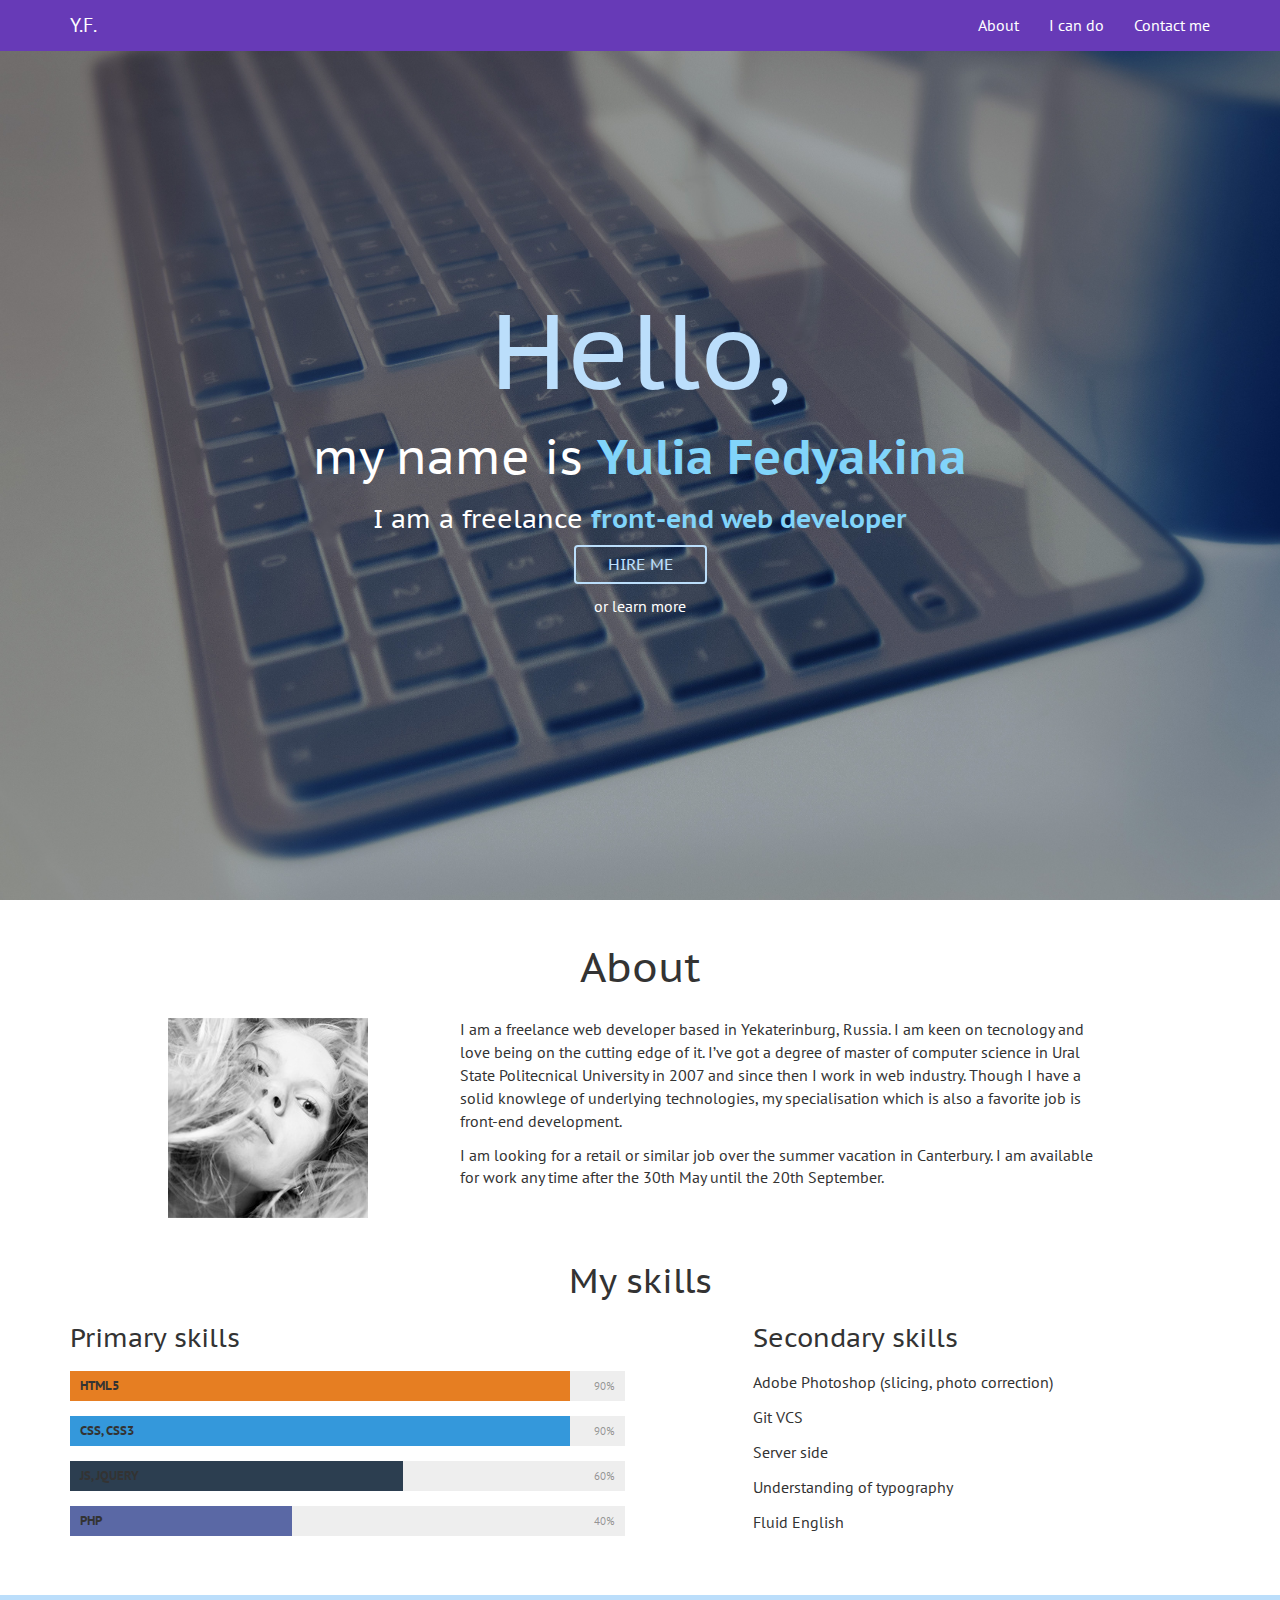
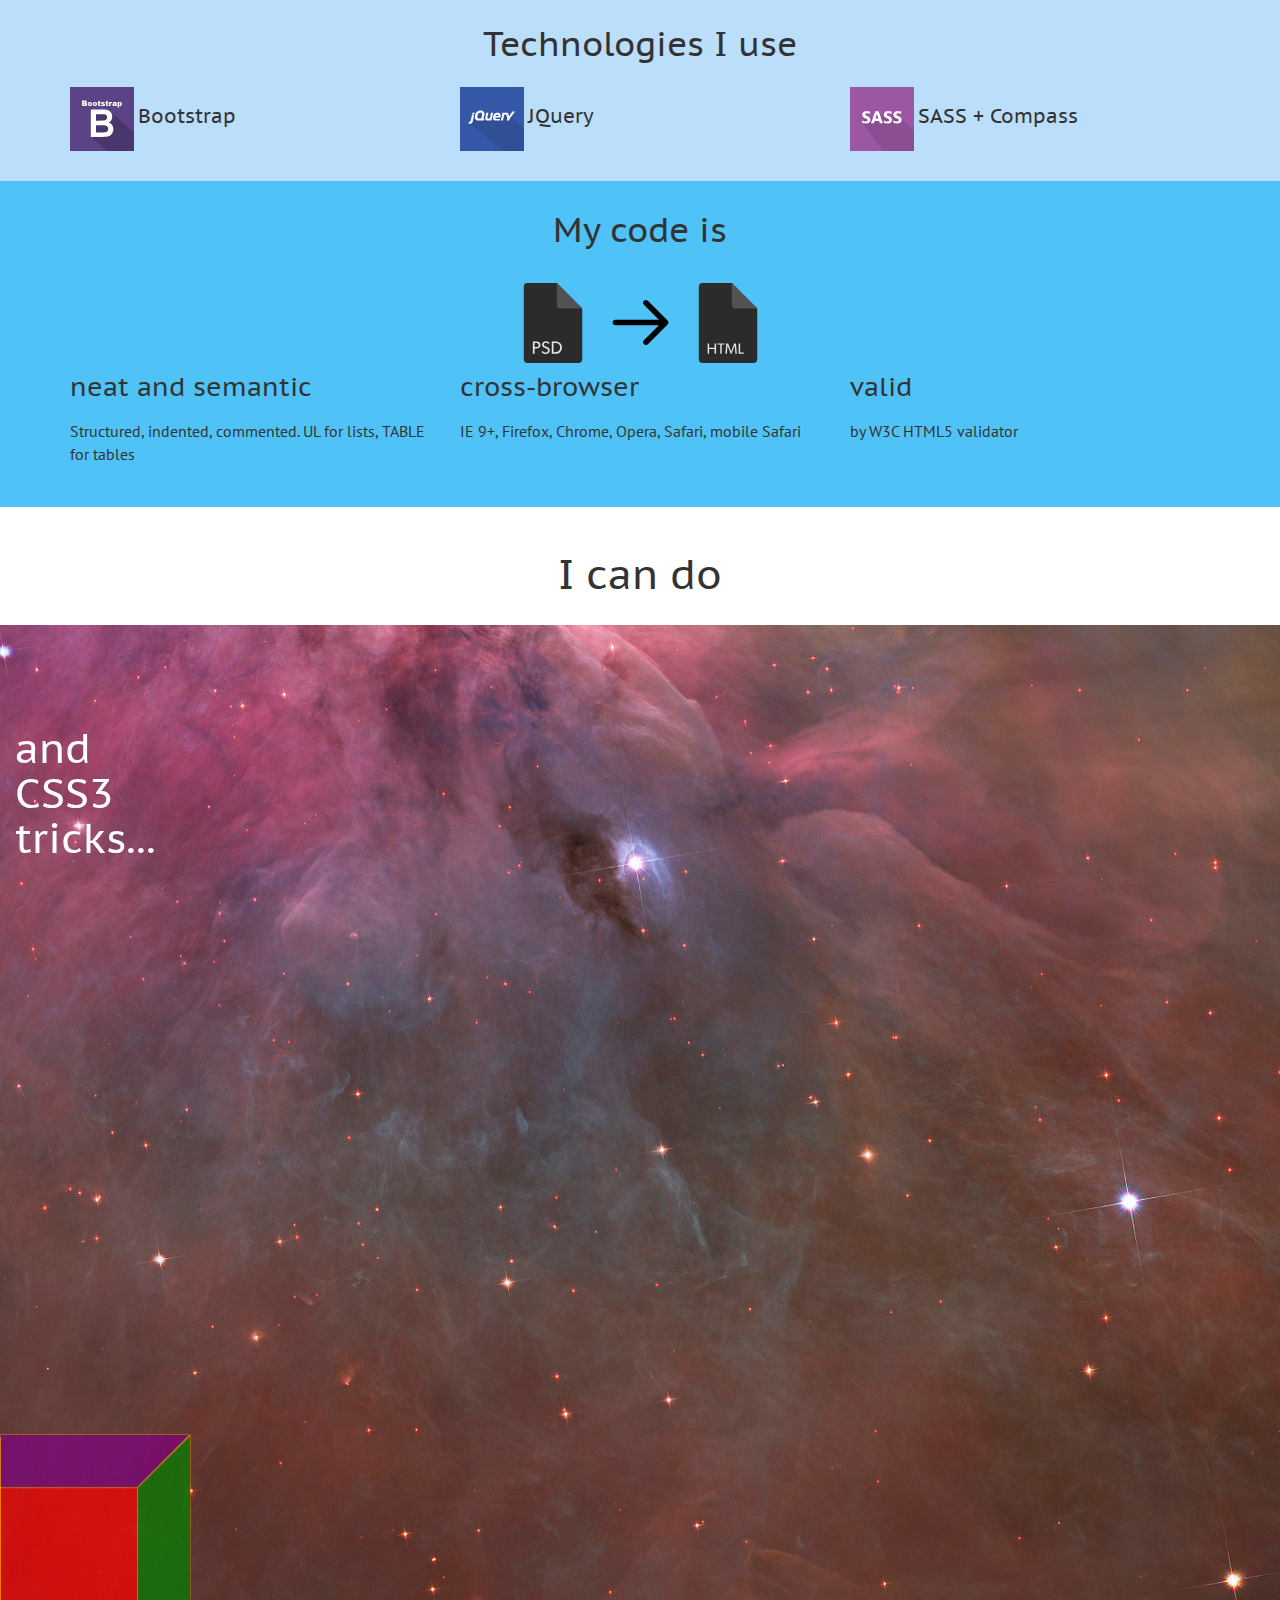
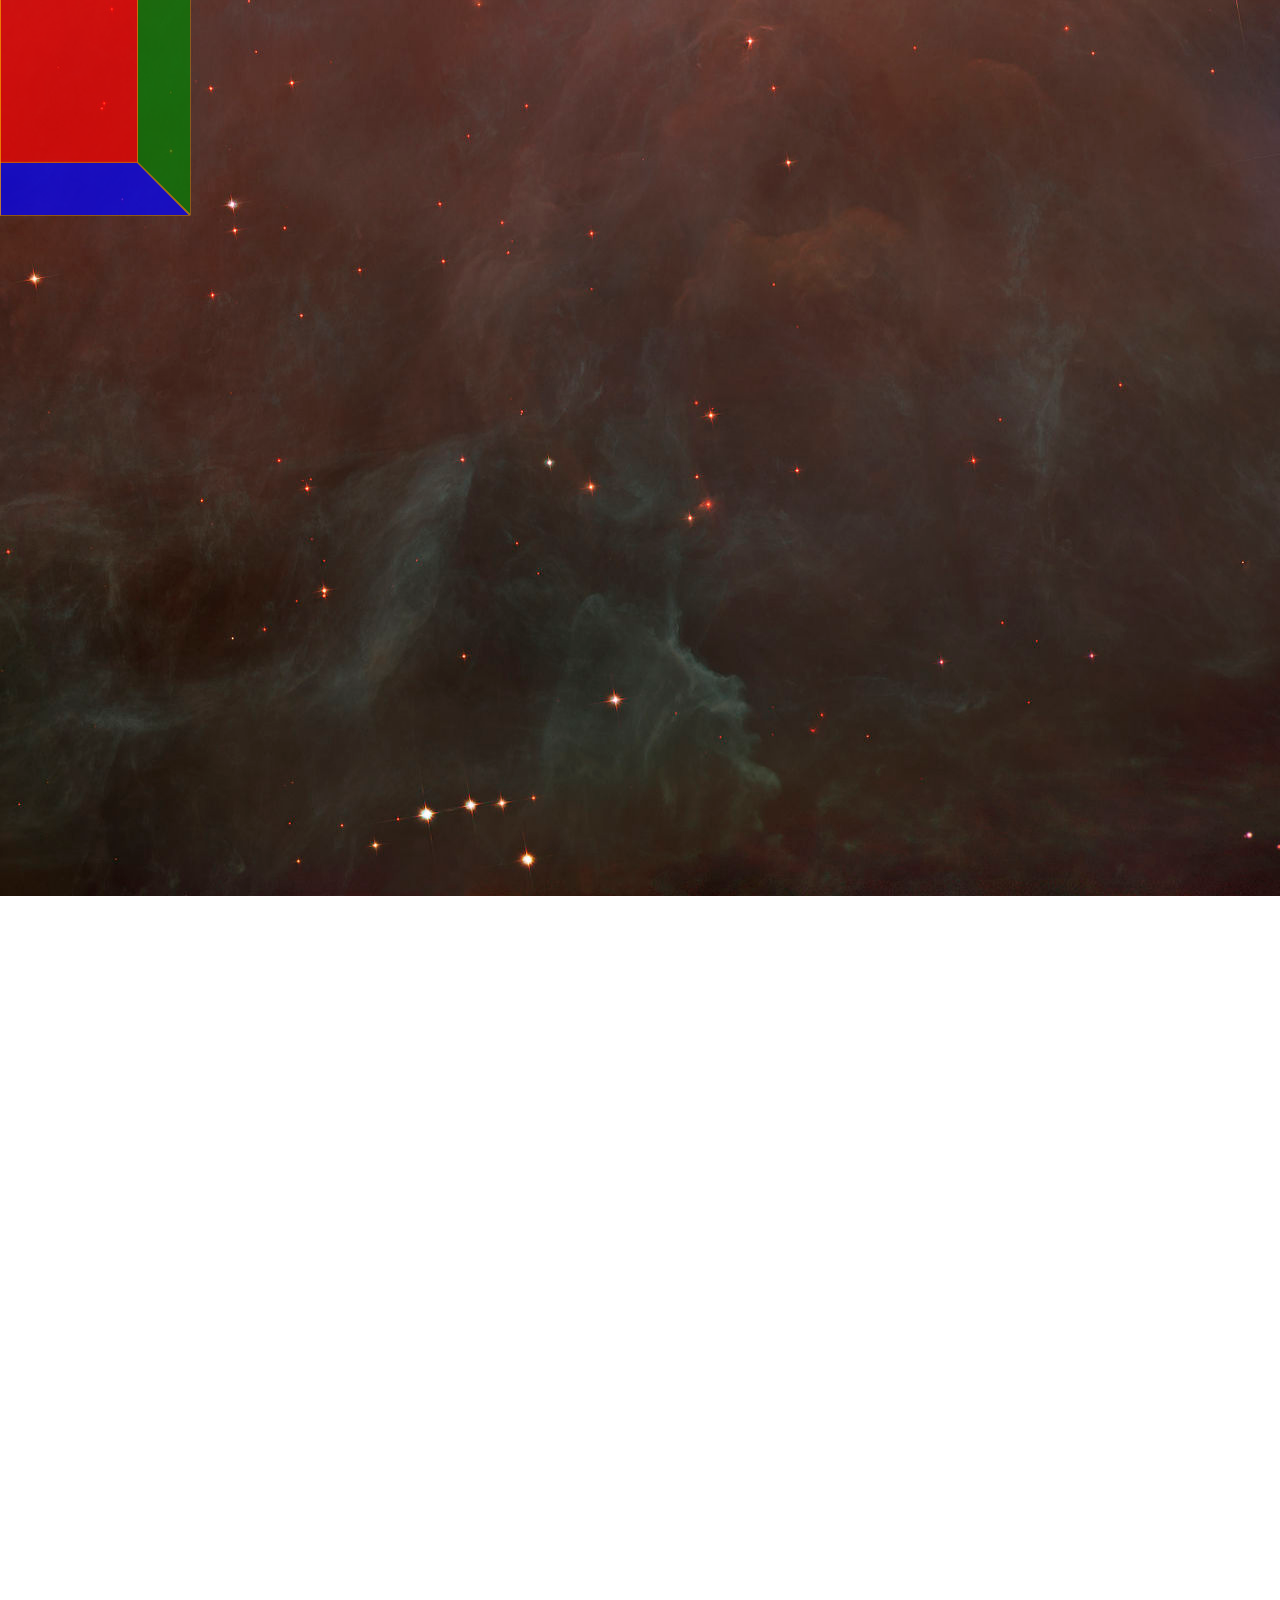
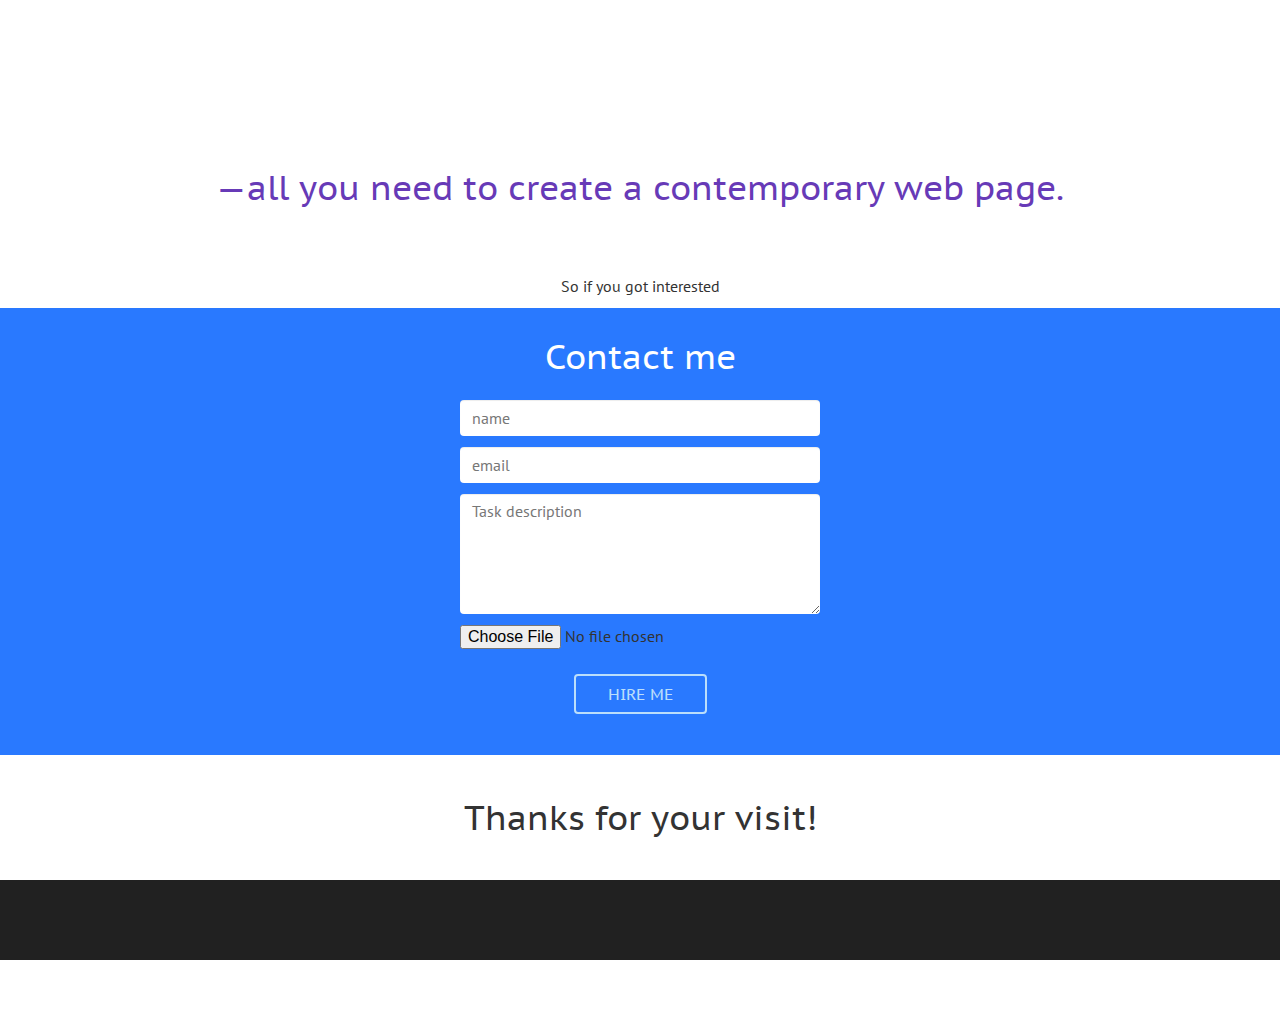
==== index.html @ b77c3a4e "Init" ====
<!DOCTYPE html>
<html lang="en">
	<head>
		<meta charset="utf-8">
		<title>Bootstrap 3, from LayoutIt!</title>
		<meta name="viewport" content="width=device-width, initial-scale=1.0">
		<meta name="description" content="">
		<meta name="author" content="">

		<!--link rel="stylesheet/less" href="less/bootstrap.less" type="text/css" /-->
		<!--link rel="stylesheet/less" href="less/responsive.less" type="text/css" /-->
		<!--script src="js/less-1.3.3.min.js"></script-->
		<!--append ‘#!watch’ to the browser URL, then refresh the page. -->

		<!--link href="css/bootstrap.min.css" rel="stylesheet"-->
		<!--link href="css/style.css" rel="stylesheet"-->
		<link href="css/resume.css" rel="stylesheet">

		<!-- HTML5 shim, for IE6-8 support of HTML5 elements -->
		<!--[if lt IE 9]>
		<script src="js/html5shiv.js"></script>
		<![endif]-->

		<!-- Fav and touch icons -->
		<link rel="apple-touch-icon-precomposed" sizes="144x144" href="img/apple-touch-icon-144-precomposed.png">
		<link rel="apple-touch-icon-precomposed" sizes="114x114" href="img/apple-touch-icon-114-precomposed.png">
		<link rel="apple-touch-icon-precomposed" sizes="72x72" href="img/apple-touch-icon-72-precomposed.png">
		<link rel="apple-touch-icon-precomposed" href="img/apple-touch-icon-57-precomposed.png">
		<link rel="shortcut icon" href="img/favicon.png">

		<script type="text/javascript" src="js/jquery.min.js"></script>
		<script type="text/javascript" src="js/bootstrap.min.js"></script>
		<script type="text/javascript" src="js/scripts.js"></script>
		<!--script type="text/javascript" src="js/stellar.js-master/jquery.stellar.js"></script-->

		<link href='http://fonts.googleapis.com/css?family=PT+Sans:400,700|PT+Sans+Caption' rel='stylesheet' type='text/css'>
	</head>

	<body>

		<header id="main-header">

			<nav class="navbar navbar-default navbar-fixed-top" role="navigation">
				<div class="container">
					<div class="navbar-header">
						<button type="button" class="navbar-toggle" data-toggle="collapse" data-target="#bs-example-navbar-collapse-1">
							<span class="sr-only">Toggle navigation</span><span class="icon-bar"></span><span class="icon-bar"></span><span class="icon-bar"></span>
						</button>
						<a class="navbar-brand" href="#">Y.F.</a>
					</div>

					<div class="collapse navbar-collapse" id="bs-example-navbar-collapse-1">
						<ul class="nav navbar-nav navbar-right">
							<li>
								<a href="#">About</a>
							</li>
							<li>
								<a href="#">I can do</a>
							</li>
							<li>
								<a href="#">Contact me</a>
							</li>
						</ul>
					</div>
				</div>

			</nav>
			<div id="header-cover">
				<div class="header-cover-inner">
					<div class="container">
						<h1 class="cover-h1"> Hello, </h1>
						<h2 class="cover-h2">my name is <strong>Yulia Fedyakina</strong></h2>
						<h3 class="cover-h3"> I am a freelance <strong>front-end web developer</strong></h3>
						<p>
							<a class="btn btn-primary btn-large" href="#">Hire me</a>
						</p>
						<p>
							or learn more
						</p>
					</div>
					<div id="header-cover-image"></div>

		</header>

		<div id="main-content">
			
			<section id="about" class="section-block">
				<div class="container">
				<h1>About</h1>
				<div class="row">

					<div class="col-md-3 col-md-offset-1">
						<img src="img/face.jpg" style="max-width: 100%;" />
					</div>
					<div class="col-md-7">
						<p>
							I am a freelance web developer based in Yekaterinburg, Russia. I am keen on tecnology and love being on the cutting edge of it. I’ve got a degree of master of computer science in Ural State Politecnical University in 2007 and since then I work in web industry. Though I have a solid knowlege of underlying technologies, my specialisation which is also a favorite job is front-end development.

						</p>
						<p>
							I am looking for a retail or similar job over the summer vacation in Canterbury. I am available for work any time after the 30th May until the 20th September.
						</p>
					</div>
				</div>
			
				</div>
			<script>
				jQuery(document).ready(function() {
					jQuery('.skillbar').each(function() {
						jQuery(this).find('.skillbar-bar').animate({
							width : jQuery(this).attr('data-percent')
						}, 1000);
					});
				});
			</script>

			<section id="skills" class="section-block">
				<div class="container">
				<h1 class="h2">My skills</h1>
				<div class="row">
					<div class="col-md-6">
						<h2 class="h3">Primary skills</h2>
						<ul class="primary-skills" id="skill-bars">
							<li class="skillbar" data-percent="90%">
								<span class="skillbar-title">HTML5</span>
								<div class="skillbar-bar" style="background: #e67e22;"></div>
								<div class="skill-bar-percent">
									90%
								</div>
							</li>
							<li class="skillbar" data-percent="90%">
								<span class="skillbar-title">CSS, CSS3</span>
								<div class="skillbar-bar" style="background: #3498db;"></div>
								<div class="skill-bar-percent">
									90%
								</div>
							</li>
							<li class="skillbar" data-percent="60%">
								<span class="skillbar-title">JS, JQUERY</span>
								<div class="skillbar-bar" style="background: #2c3e50;"></div>
								<div class="skill-bar-percent">
									60%
								</div>
							</li>
							<li class="skillbar" data-percent="40%">
								<span class="skillbar-title">PHP</span>
								<div class="skillbar-bar" style="background: #5a68a5;"></div>
								<div class="skill-bar-percent">
									40%
								</div>
							</li>

						</ul>

					</div>
					<div class="col-md-5 col-md-offset-1">
						<h2 class="h3">Secondary skills</h2>
						<ul class="secondary-skills">
							<li>
								Adobe Photoshop (slicing, photo correction)
							</li>
							<li>
								Git VCS
							</li>
							<li>
								Server side
							</li>
							<li>
								Understanding of typography
							</li>
							<li>
								Fluid English
							</li>
						</ul>
					</div>
				</div>
				</div>
			</section>
			
			<section id="techs" class="section-block">
				<div class="container">
				<h1 class="h2">Technologies I use</h1>
				<div class="row">
					<div class="col-md-4">
						<img src="img/1422824763_boostrap.svg" width="64px" />
						<span class="h4">Bootstrap</span>
					</div>
					<div class="col-md-4">
						<img src="img/1422824779_jquery.svg" width="64px" />
						<span class="h4">JQuery</span>
					</div>
					<div class="col-md-4">
						<img src="img/1422824751_sass.svg" width="64px" />
						<span class="h4">SASS + Compass</span>
					</div>
				</div>
				</div>
			</section>
			
			<section id="code" class="section-block">
				<div class="container">
				<h1 class="h2">My code is</h1>
				<div class="workflow">
					<img src="img/1422146783_psd.svg" width="100px" />
					<img src="img/1422222560_591276-arrow-right.svg" width="67px" />
					<img src="img/1422146766_html.svg" width="100px" />
				</div>
				<div class="row">
					<div class="col-md-4">
						<h3>neat and semantic</h3>
						<p>Structured, indented, commented. UL for lists, TABLE for tables</p>
					</div>
					<div class="col-md-4">
						<h3>cross-browser</h3>
						<p>IE 9+, Firefox, Chrome, Opera, Safari, mobile Safari</p>
					</div>
					<div class="col-md-4">
						<h3>valid</h3>
						<p>by W3C HTML5 validator</p>
					</div>
				</div>
				</div>
			</section>
		</section>
		
		<section>
			<h1>I can do</h1>
<!-- data-top="background-color:rgb(255,0,0);transform:rotate(-45deg);" data-bottom="background-color:rgb(255,0,255);transform:rotate(0deg);"
	 data-top="position:fixed;" data-300p="position:relative;" -->
	<div id="pausing" data-100p-top="background-position:50% 0px;" data--300p-top="background-position:50% -1000px;">
		<section id="stage1" data-50p-top="letter-spacing:100px; opacity: 0; transform: perspective(300px) rotateX(0deg) scale(1);" 
		data-top="letter-spacing: 10px; opacity: 1; transform: perspective(300px) rotateX(0deg) scale(1);"
		data--50p-top="transform: perspective(300px) rotateX(65deg) scale(0);opacity: 0;">
			<div class="container"><h1>Parallax...</h1></div>			
		</section>
		
		
		<div id="stage2" data-top="width:0%;" data--100p-top="width:100%">
				
			  <div class="cube-container" data-0="position:static; left: -100%;" data-50p-top="position:fixed; left: -100%;" data--100p-top="position:fixed; left: 0; top:0;" data--200p-top="position:absolute; top: 75%;">
				  <div class="container" data--100p-top="right: 0%; opacity: 1;" data--210p-top="right: -100%; opacity: 0;"><h1>and CSS3 tricks...</h1></div>
				  <div class="cube animate">
				    <div class="back side"></div>
				    <div class="left side"></div>
				    <div class="right side"></div>
				    <div class="top side"></div>
				    <div class="bottom side"></div>
				    <div class="front side"></div>
				  </div>
			  </div>
		</div>
	</div>


			<div class="section-block row">
				<h2 id="allYouNeed" class="col-md-10 col-md-offset-1">
					&mdash;all you need to create a contemporary web&nbsp;page.
				</h2>		
			</div>
			
		</section>
		
		<section id="contact">
			<p class="interested">So if you got interested</p>
			
			<div class="contact-form-block">
				<h2>Contact me</h2>
				<div class="container">
					<div class="row">
						<div class="col-md-4 col-md-offset-4">
							<form id="contact-form" action="index_submit" method="get" accept-charset="utf-8">
								<p><input type="text" class="form-control" placeholder="name"></input></p>
								<p><input type="email" class="form-control" placeholder="email"></input></p>  
								<p><textarea placeholder="Task description" class="form-control" ></textarea></p>
								<p><input type="file" placeholder="file (if needed)"></input></p>  
								<p class="btn-container"><input type="submit" class="btn btn-primary" value="Hire me"/></p>
							</form>
						</div>
					</div>
				</div>
			</div>
			
		</section>
		
		<div class="section-block">
			<h2 id="thanks">
				Thanks for your visit!
			</h2>
		</div>
		
		
		</div><!-- /#main-content -->

		<footer id="main-footer">
			<div class="container">
				<span class="glyphicon glyphicon-git" aria-hidden="true"></span>
			</div>
		</footer>
		<script type="text/javascript" src="js/skrollr-master/dist/skrollr.min.js"></script>
			<script type="text/javascript">
			$(document).ready(function() {
				
				
	var s = skrollr.init();
	});
	$("#pausing").height($(window).height()*3);
	$("#main-header").height($(window).height());
	</script>
	</body>
</html>
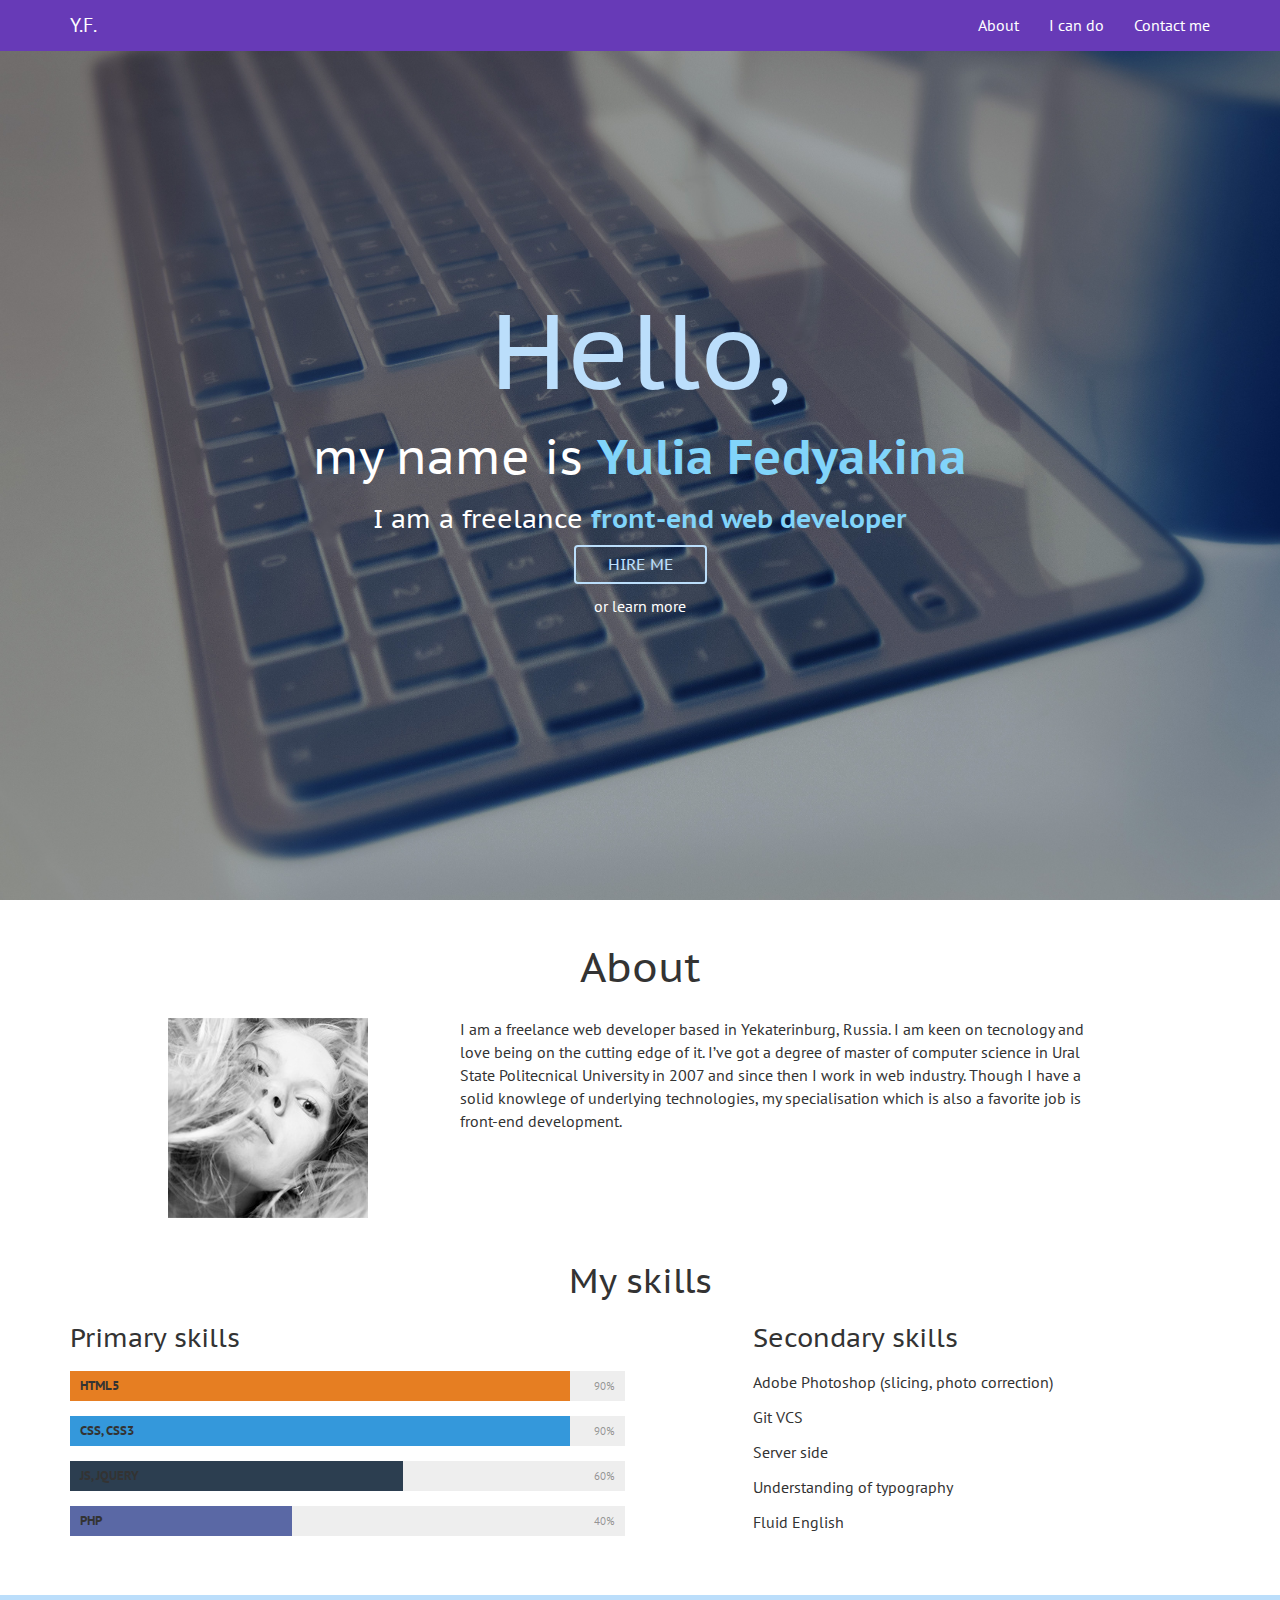
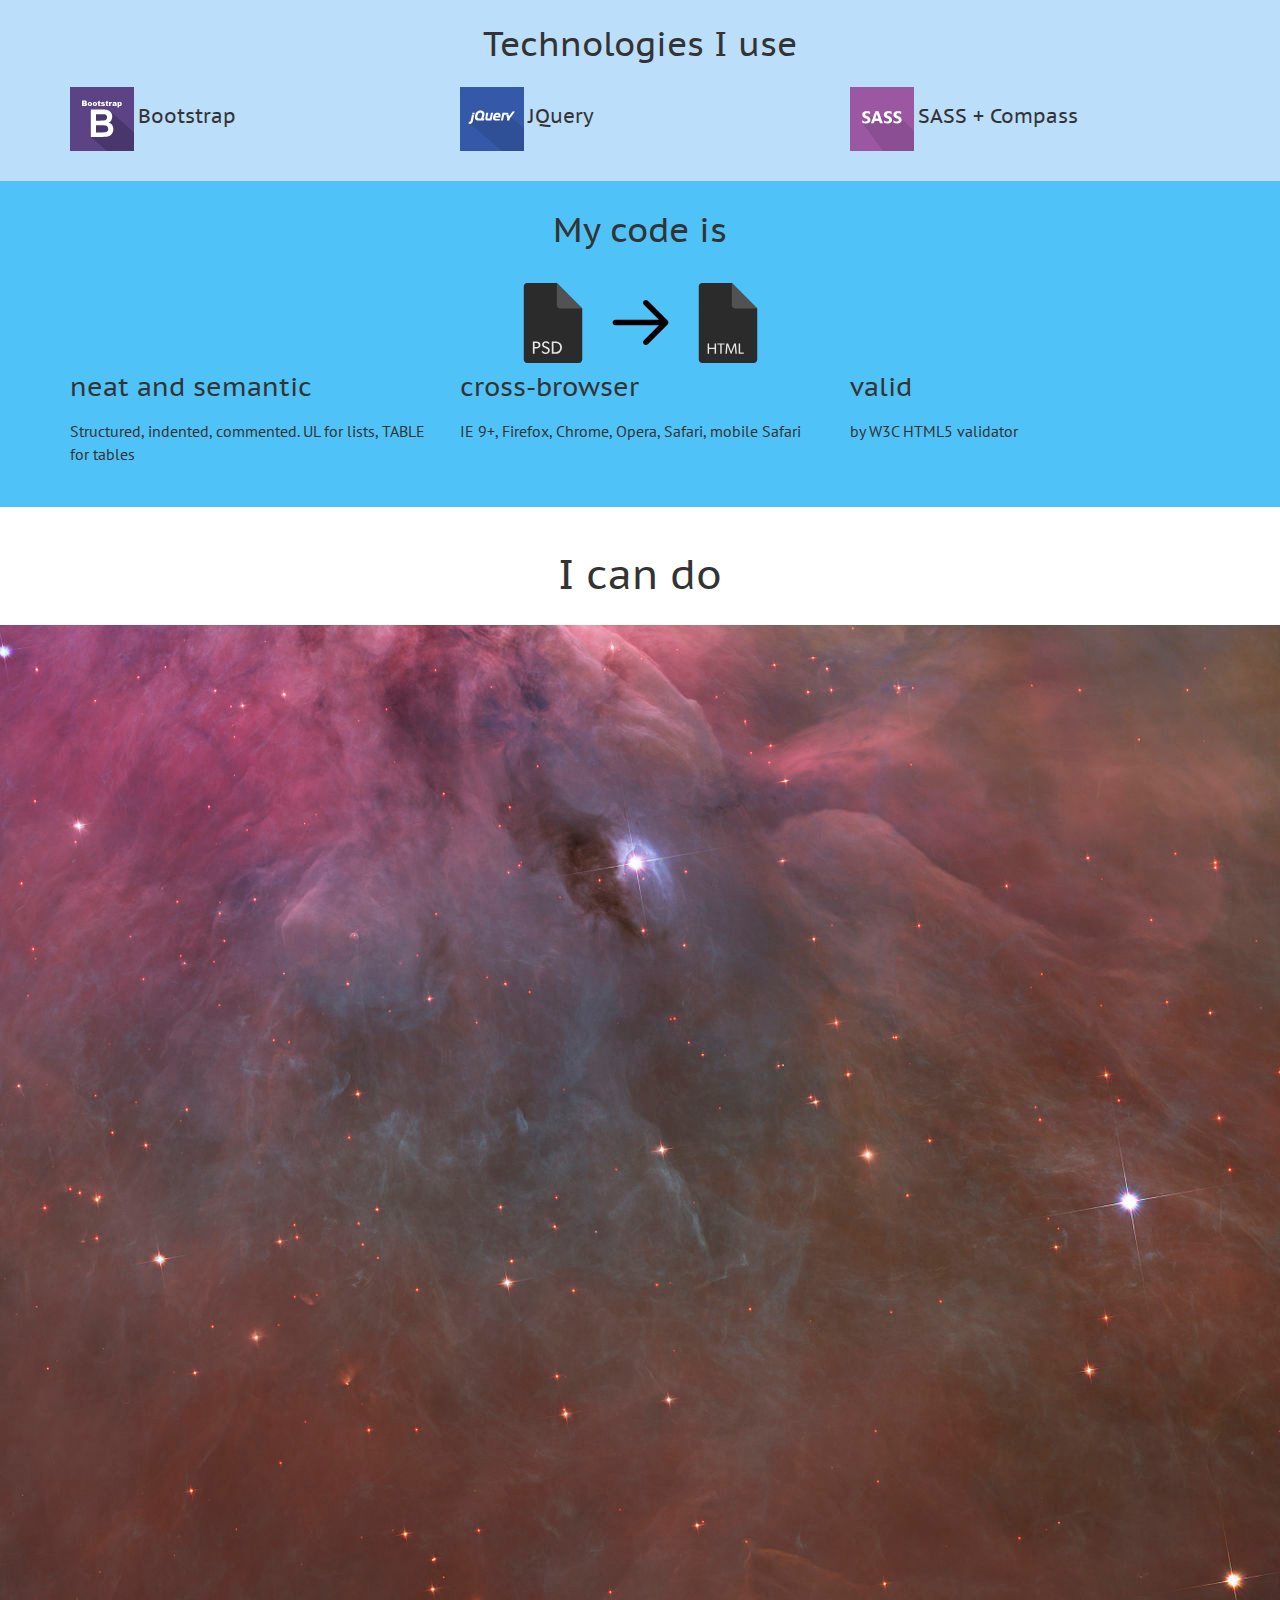
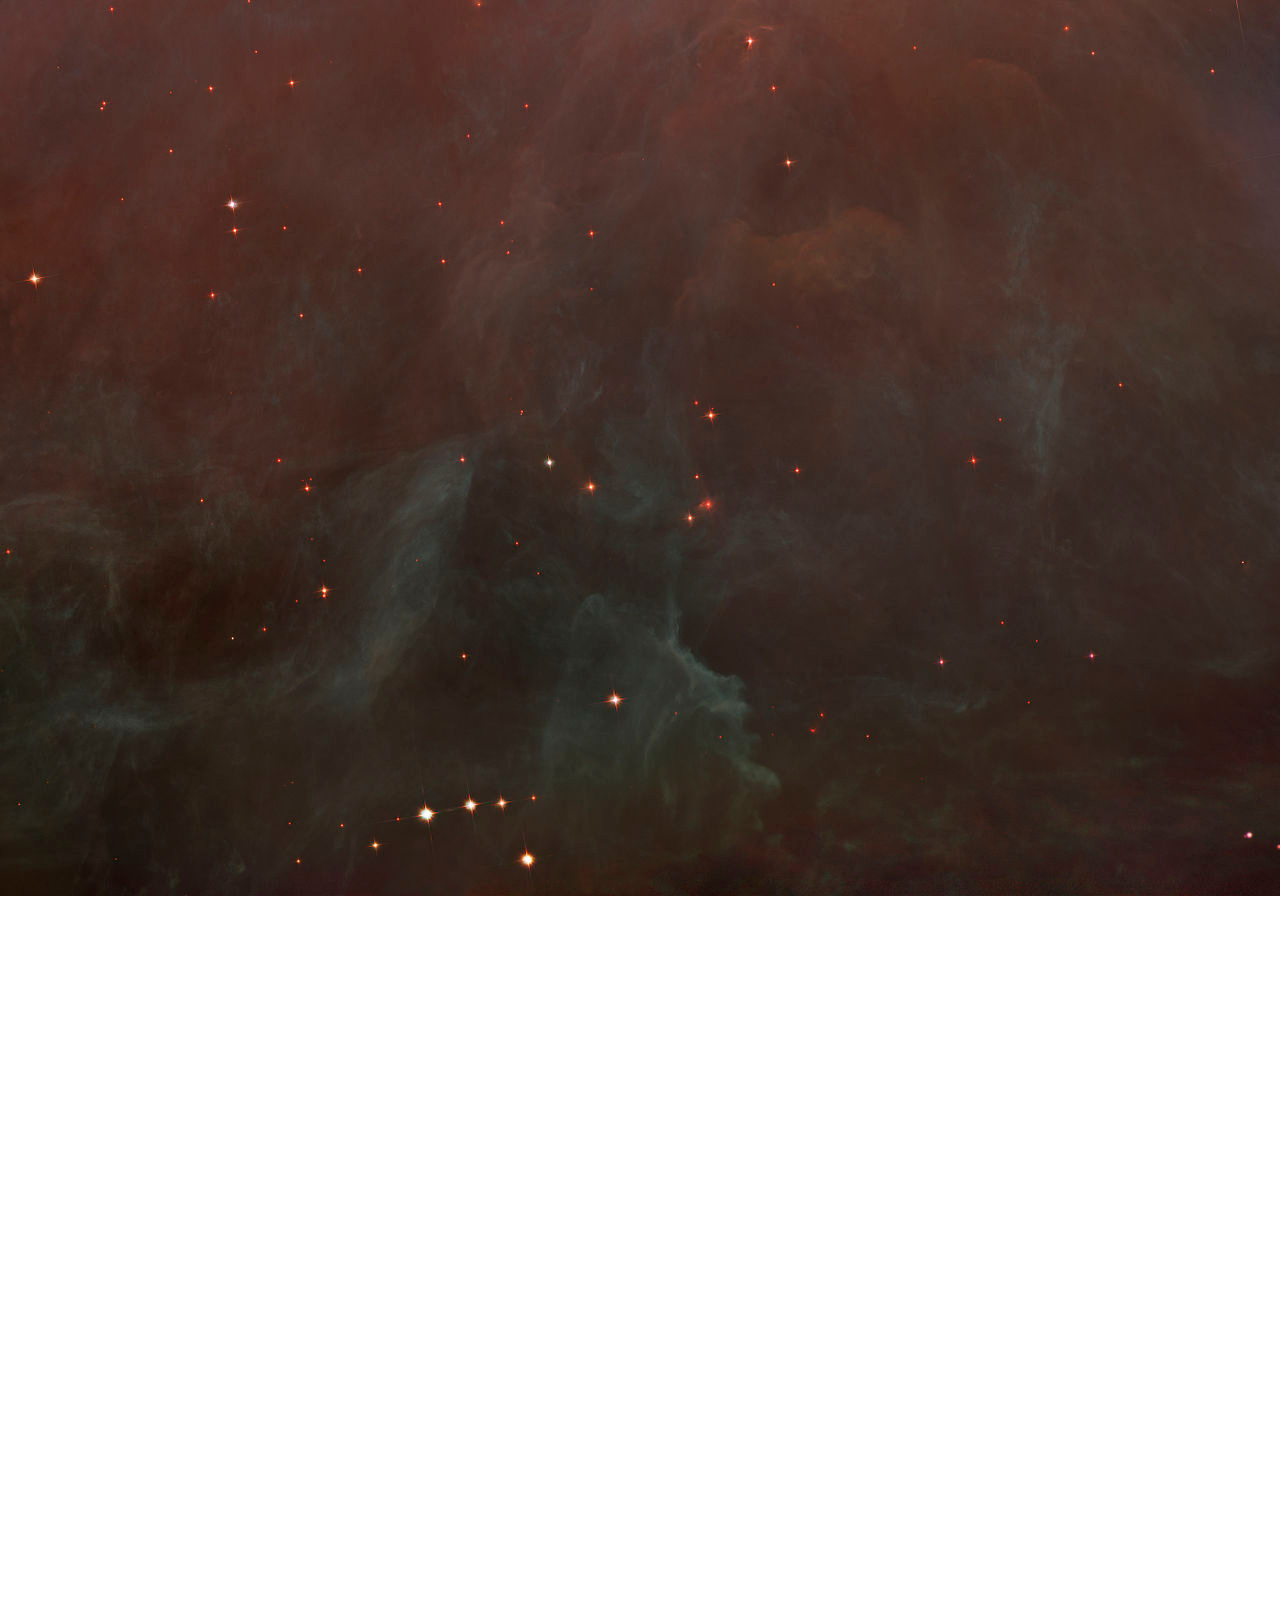
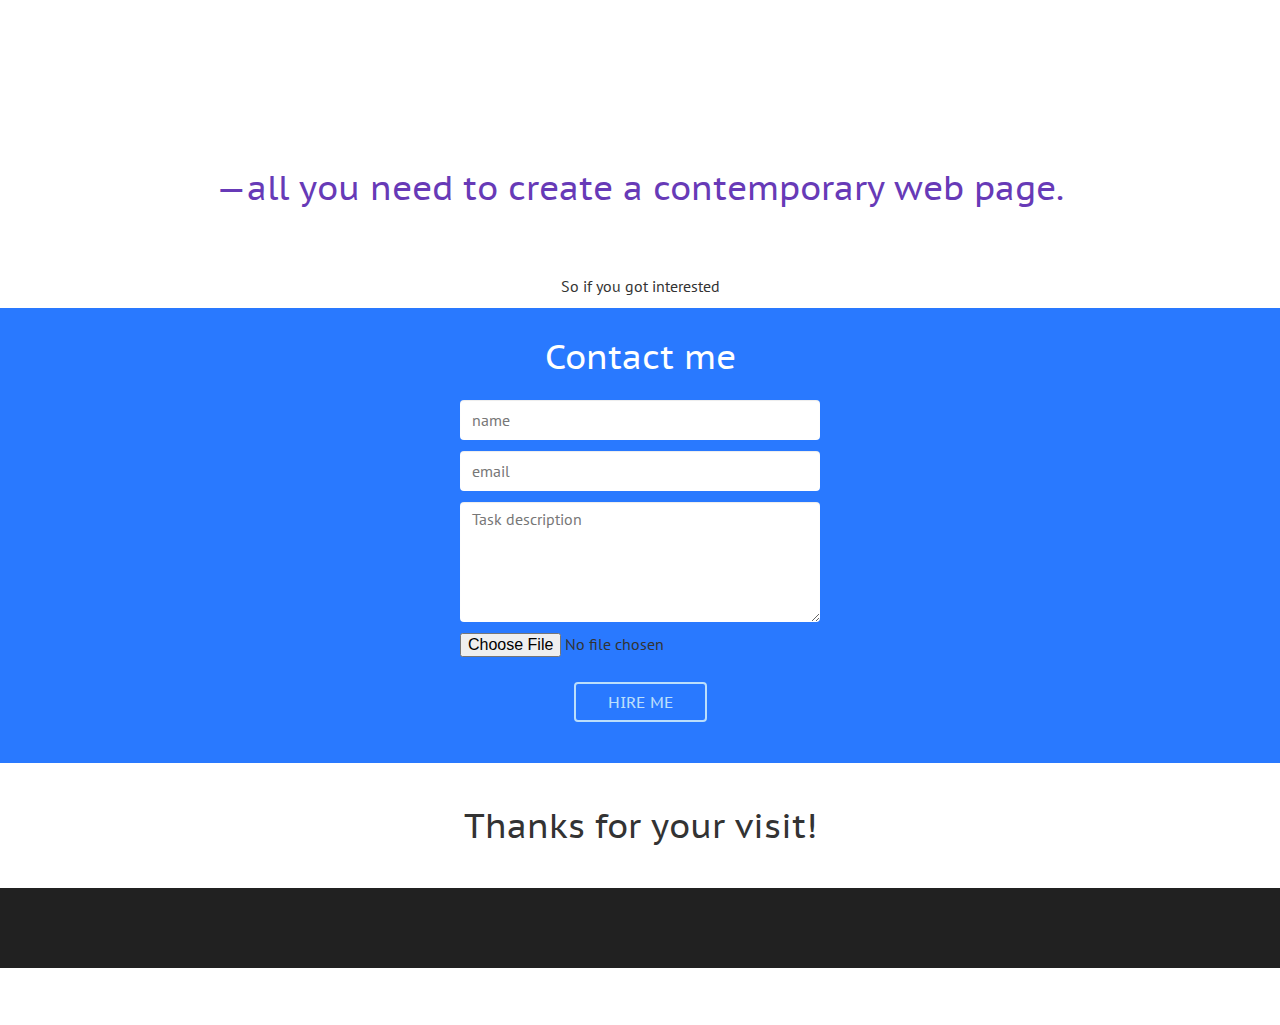
==== commit aabf0eef: "Кубик внутри" ====
--- a/index.html
+++ b/index.html
@@ -97,9 +97,6 @@
 							I am a freelance web developer based in Yekaterinburg, Russia. I am keen on tecnology and love being on the cutting edge of it. I’ve got a degree of master of computer science in Ural State Politecnical University in 2007 and since then I work in web industry. Though I have a solid knowlege of underlying technologies, my specialisation which is also a favorite job is front-end development.
 
 						</p>
-						<p>
-							I am looking for a retail or similar job over the summer vacation in Canterbury. I am available for work any time after the 30th May until the 20th September.
-						</p>
 					</div>
 				</div>
 			
@@ -228,6 +225,7 @@
 <!-- data-top="background-color:rgb(255,0,0);transform:rotate(-45deg);" data-bottom="background-color:rgb(255,0,255);transform:rotate(0deg);"
 	 data-top="position:fixed;" data-300p="position:relative;" -->
 	<div id="pausing" data-100p-top="background-position:50% 0px;" data--300p-top="background-position:50% -1000px;">
+		
 		<section id="stage1" data-50p-top="letter-spacing:100px; opacity: 0; transform: perspective(300px) rotateX(0deg) scale(1);" 
 		data-top="letter-spacing: 10px; opacity: 1; transform: perspective(300px) rotateX(0deg) scale(1);"
 		data--50p-top="transform: perspective(300px) rotateX(65deg) scale(0);opacity: 0;">
@@ -235,10 +233,10 @@
 		</section>
 		
 		
-		<div id="stage2" data-top="width:0%;" data--100p-top="width:100%">
+		<section id="stage2" data-top="width:0%;" data--100p-top="width:100%">
 				
-			  <div class="cube-container" data-0="position:static; left: -100%;" data-50p-top="position:fixed; left: -100%;" data--100p-top="position:fixed; left: 0; top:0;" data--200p-top="position:absolute; top: 75%;">
-				  <div class="container" data--100p-top="right: 0%; opacity: 1;" data--210p-top="right: -100%; opacity: 0;"><h1>and CSS3 tricks...</h1></div>
+			  <div class="cube-container" data-0="position:static; left: -100%; height: 50%" data-50p-top="position:fixed; left: -100%; height: 100%;" data--100p-top="position:fixed; left: 0; height: 100%;" data--101p-top="position:absolute; left: 0; height: 50%;">
+				  <div class="container"><h1>and CSS3 tricks...</h1></div>
 				  <div class="cube animate">
 				    <div class="back side"></div>
 				    <div class="left side"></div>
@@ -248,7 +246,12 @@
 				    <div class="front side"></div>
 				  </div>
 			  </div>
-		</div>
+		</section>
+		
+		<section id="stage3">
+
+		</section>
+		
 	</div>
 
 
@@ -298,13 +301,12 @@
 		</footer>
 		<script type="text/javascript" src="js/skrollr-master/dist/skrollr.min.js"></script>
 			<script type="text/javascript">
-			$(document).ready(function() {
-				
-				
-	var s = skrollr.init();
-	});
-	$("#pausing").height($(window).height()*3);
-	$("#main-header").height($(window).height());
+			$(document).ready(function() {											
+				var s = skrollr.init({
+				});
+			});
+			$("#pausing").height($(window).height()*3);
+			$("#main-header").height($(window).height());
 	</script>
 	</body>
 </html>
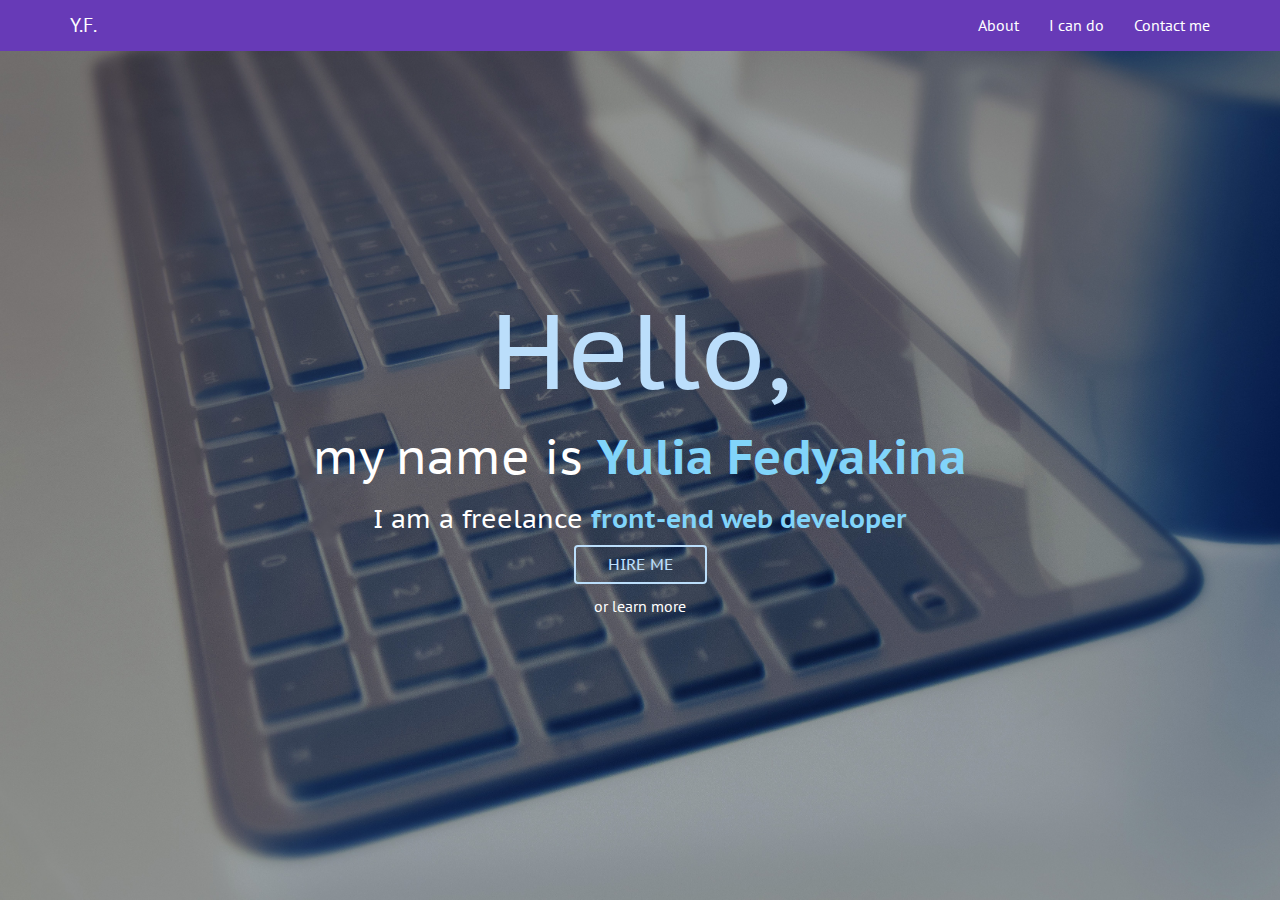
==== commit c5a1d9f4: "Хорошо получается" ====
--- a/index.html
+++ b/index.html
@@ -34,279 +34,30 @@
 		<!--script type="text/javascript" src="js/stellar.js-master/jquery.stellar.js"></script-->
 
 		<link href='http://fonts.googleapis.com/css?family=PT+Sans:400,700|PT+Sans+Caption' rel='stylesheet' type='text/css'>
+		<script>
+			$(document).ready(function() {
+				$('.expand').on('click', function() {
+					var iframe = document.getElementById('wrapper');
+					var innerDoc = iframe.contentDocument || iframe.contentWindow.document;
+					$stage3 = $('#stage3', innerDoc);
+					var clicks = $('#wrapper').data('clicks');
+					    $('#wrapper').animate({width: '100%'}, {
+					    	complete: function() {
+					    		
+					    		//$('html,body', innerDoc).animate({scrollTop: $stage3.offset().top});
+					    	}
+					    });
+					$('#wrapper').data("clicks", !clicks);
+					return false;
+				});
+				
+			});
+		</script>
 	</head>
 
-	<body>
-
-		<header id="main-header">
-
-			<nav class="navbar navbar-default navbar-fixed-top" role="navigation">
-				<div class="container">
-					<div class="navbar-header">
-						<button type="button" class="navbar-toggle" data-toggle="collapse" data-target="#bs-example-navbar-collapse-1">
-							<span class="sr-only">Toggle navigation</span><span class="icon-bar"></span><span class="icon-bar"></span><span class="icon-bar"></span>
-						</button>
-						<a class="navbar-brand" href="#">Y.F.</a>
-					</div>
-
-					<div class="collapse navbar-collapse" id="bs-example-navbar-collapse-1">
-						<ul class="nav navbar-nav navbar-right">
-							<li>
-								<a href="#">About</a>
-							</li>
-							<li>
-								<a href="#">I can do</a>
-							</li>
-							<li>
-								<a href="#">Contact me</a>
-							</li>
-						</ul>
-					</div>
-				</div>
-
-			</nav>
-			<div id="header-cover">
-				<div class="header-cover-inner">
-					<div class="container">
-						<h1 class="cover-h1"> Hello, </h1>
-						<h2 class="cover-h2">my name is <strong>Yulia Fedyakina</strong></h2>
-						<h3 class="cover-h3"> I am a freelance <strong>front-end web developer</strong></h3>
-						<p>
-							<a class="btn btn-primary btn-large" href="#">Hire me</a>
-						</p>
-						<p>
-							or learn more
-						</p>
-					</div>
-					<div id="header-cover-image"></div>
-
-		</header>
-
-		<div id="main-content">
-			
-			<section id="about" class="section-block">
-				<div class="container">
-				<h1>About</h1>
-				<div class="row">
-
-					<div class="col-md-3 col-md-offset-1">
-						<img src="img/face.jpg" style="max-width: 100%;" />
-					</div>
-					<div class="col-md-7">
-						<p>
-							I am a freelance web developer based in Yekaterinburg, Russia. I am keen on tecnology and love being on the cutting edge of it. I’ve got a degree of master of computer science in Ural State Politecnical University in 2007 and since then I work in web industry. Though I have a solid knowlege of underlying technologies, my specialisation which is also a favorite job is front-end development.
-
-						</p>
-					</div>
-				</div>
-			
-				</div>
-			<script>
-				jQuery(document).ready(function() {
-					jQuery('.skillbar').each(function() {
-						jQuery(this).find('.skillbar-bar').animate({
-							width : jQuery(this).attr('data-percent')
-						}, 1000);
-					});
-				});
-			</script>
-
-			<section id="skills" class="section-block">
-				<div class="container">
-				<h1 class="h2">My skills</h1>
-				<div class="row">
-					<div class="col-md-6">
-						<h2 class="h3">Primary skills</h2>
-						<ul class="primary-skills" id="skill-bars">
-							<li class="skillbar" data-percent="90%">
-								<span class="skillbar-title">HTML5</span>
-								<div class="skillbar-bar" style="background: #e67e22;"></div>
-								<div class="skill-bar-percent">
-									90%
-								</div>
-							</li>
-							<li class="skillbar" data-percent="90%">
-								<span class="skillbar-title">CSS, CSS3</span>
-								<div class="skillbar-bar" style="background: #3498db;"></div>
-								<div class="skill-bar-percent">
-									90%
-								</div>
-							</li>
-							<li class="skillbar" data-percent="60%">
-								<span class="skillbar-title">JS, JQUERY</span>
-								<div class="skillbar-bar" style="background: #2c3e50;"></div>
-								<div class="skill-bar-percent">
-									60%
-								</div>
-							</li>
-							<li class="skillbar" data-percent="40%">
-								<span class="skillbar-title">PHP</span>
-								<div class="skillbar-bar" style="background: #5a68a5;"></div>
-								<div class="skill-bar-percent">
-									40%
-								</div>
-							</li>
-
-						</ul>
-
-					</div>
-					<div class="col-md-5 col-md-offset-1">
-						<h2 class="h3">Secondary skills</h2>
-						<ul class="secondary-skills">
-							<li>
-								Adobe Photoshop (slicing, photo correction)
-							</li>
-							<li>
-								Git VCS
-							</li>
-							<li>
-								Server side
-							</li>
-							<li>
-								Understanding of typography
-							</li>
-							<li>
-								Fluid English
-							</li>
-						</ul>
-					</div>
-				</div>
-				</div>
-			</section>
-			
-			<section id="techs" class="section-block">
-				<div class="container">
-				<h1 class="h2">Technologies I use</h1>
-				<div class="row">
-					<div class="col-md-4">
-						<img src="img/1422824763_boostrap.svg" width="64px" />
-						<span class="h4">Bootstrap</span>
-					</div>
-					<div class="col-md-4">
-						<img src="img/1422824779_jquery.svg" width="64px" />
-						<span class="h4">JQuery</span>
-					</div>
-					<div class="col-md-4">
-						<img src="img/1422824751_sass.svg" width="64px" />
-						<span class="h4">SASS + Compass</span>
-					</div>
-				</div>
-				</div>
-			</section>
-			
-			<section id="code" class="section-block">
-				<div class="container">
-				<h1 class="h2">My code is</h1>
-				<div class="workflow">
-					<img src="img/1422146783_psd.svg" width="100px" />
-					<img src="img/1422222560_591276-arrow-right.svg" width="67px" />
-					<img src="img/1422146766_html.svg" width="100px" />
-				</div>
-				<div class="row">
-					<div class="col-md-4">
-						<h3>neat and semantic</h3>
-						<p>Structured, indented, commented. UL for lists, TABLE for tables</p>
-					</div>
-					<div class="col-md-4">
-						<h3>cross-browser</h3>
-						<p>IE 9+, Firefox, Chrome, Opera, Safari, mobile Safari</p>
-					</div>
-					<div class="col-md-4">
-						<h3>valid</h3>
-						<p>by W3C HTML5 validator</p>
-					</div>
-				</div>
-				</div>
-			</section>
-		</section>
+	<body style="overflow: hidden; background-color: #000;">
+<iframe id="wrapper" src="index-if.html" style="position: relative; z-index: 2; width: 100%; height: 100%; border: 0; margin: 0 auto; display:block;"></iframe>
 		
-		<section>
-			<h1>I can do</h1>
-<!-- data-top="background-color:rgb(255,0,0);transform:rotate(-45deg);" data-bottom="background-color:rgb(255,0,255);transform:rotate(0deg);"
-	 data-top="position:fixed;" data-300p="position:relative;" -->
-	<div id="pausing" data-100p-top="background-position:50% 0px;" data--300p-top="background-position:50% -1000px;">
-		
-		<section id="stage1" data-50p-top="letter-spacing:100px; opacity: 0; transform: perspective(300px) rotateX(0deg) scale(1);" 
-		data-top="letter-spacing: 10px; opacity: 1; transform: perspective(300px) rotateX(0deg) scale(1);"
-		data--50p-top="transform: perspective(300px) rotateX(65deg) scale(0);opacity: 0;">
-			<div class="container"><h1>Parallax...</h1></div>			
-		</section>
-		
-		
-		<section id="stage2" data-top="width:0%;" data--100p-top="width:100%">
-				
-			  <div class="cube-container" data-0="position:static; left: -100%; height: 50%" data-50p-top="position:fixed; left: -100%; height: 100%;" data--100p-top="position:fixed; left: 0; height: 100%;" data--101p-top="position:absolute; left: 0; height: 50%;">
-				  <div class="container"><h1>and CSS3 tricks...</h1></div>
-				  <div class="cube animate">
-				    <div class="back side"></div>
-				    <div class="left side"></div>
-				    <div class="right side"></div>
-				    <div class="top side"></div>
-				    <div class="bottom side"></div>
-				    <div class="front side"></div>
-				  </div>
-			  </div>
-		</section>
-		
-		<section id="stage3">
-
-		</section>
-		
-	</div>
-
-
-			<div class="section-block row">
-				<h2 id="allYouNeed" class="col-md-10 col-md-offset-1">
-					&mdash;all you need to create a contemporary web&nbsp;page.
-				</h2>		
-			</div>
-			
-		</section>
-		
-		<section id="contact">
-			<p class="interested">So if you got interested</p>
-			
-			<div class="contact-form-block">
-				<h2>Contact me</h2>
-				<div class="container">
-					<div class="row">
-						<div class="col-md-4 col-md-offset-4">
-							<form id="contact-form" action="index_submit" method="get" accept-charset="utf-8">
-								<p><input type="text" class="form-control" placeholder="name"></input></p>
-								<p><input type="email" class="form-control" placeholder="email"></input></p>  
-								<p><textarea placeholder="Task description" class="form-control" ></textarea></p>
-								<p><input type="file" placeholder="file (if needed)"></input></p>  
-								<p class="btn-container"><input type="submit" class="btn btn-primary" value="Hire me"/></p>
-							</form>
-						</div>
-					</div>
-				</div>
-			</div>
-			
-		</section>
-		
-		<div class="section-block">
-			<h2 id="thanks">
-				Thanks for your visit!
-			</h2>
-		</div>
-		
-		
-		</div><!-- /#main-content -->
-
-		<footer id="main-footer">
-			<div class="container">
-				<span class="glyphicon glyphicon-git" aria-hidden="true"></span>
-			</div>
-		</footer>
-		<script type="text/javascript" src="js/skrollr-master/dist/skrollr.min.js"></script>
-			<script type="text/javascript">
-			$(document).ready(function() {											
-				var s = skrollr.init({
-				});
-			});
-			$("#pausing").height($(window).height()*3);
-			$("#main-header").height($(window).height());
-	</script>
+<a href="#" class="expand" style="position: fixed; top:0; width: 100%; height: 100%; z-index: 1; background-color: #000" title="Expand back"></a>
 	</body>
 </html>
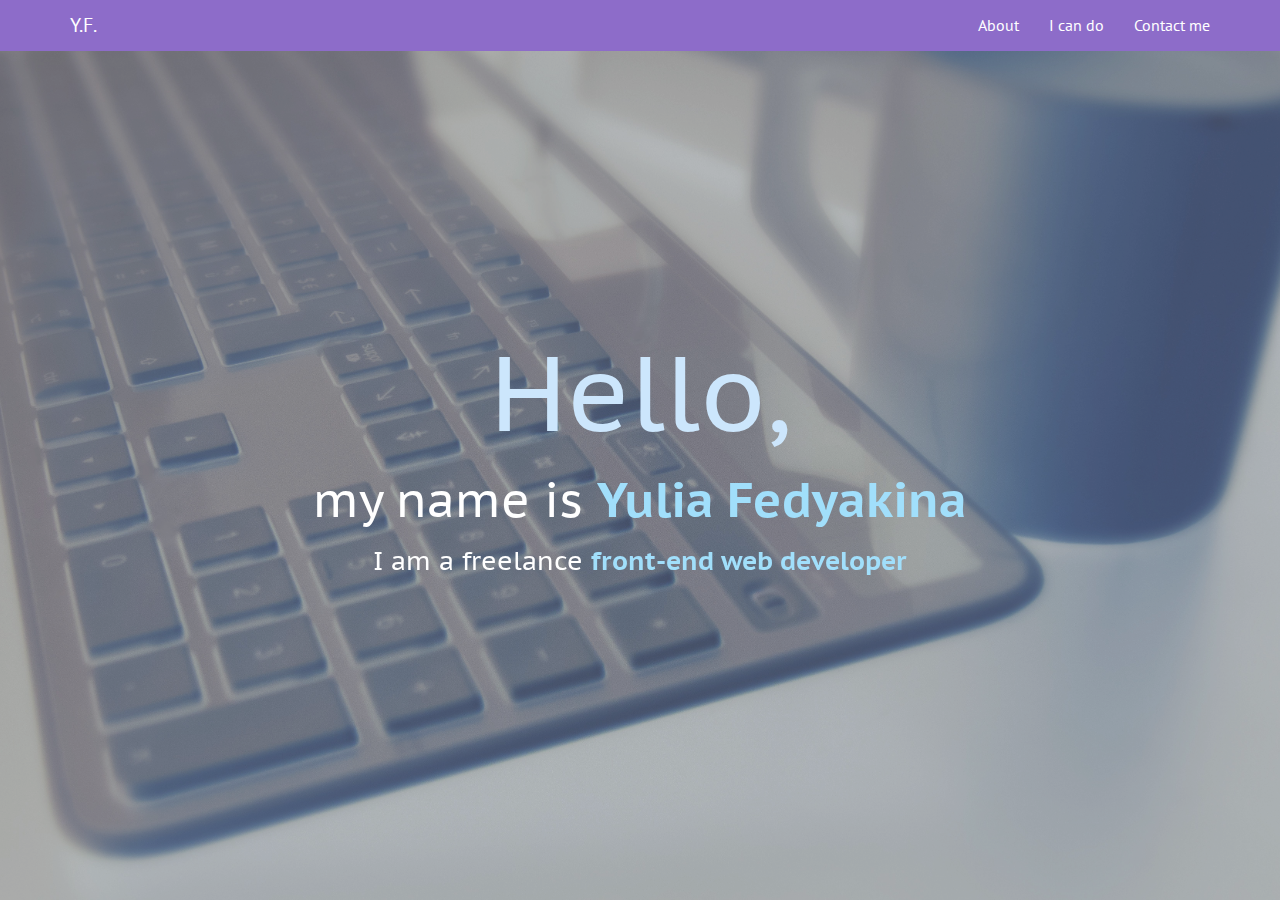
==== commit ee520c8d: "Revert "Улучшение фейда"" ====
--- a/index.html
+++ b/index.html
@@ -2,7 +2,7 @@
 <html lang="en">
 	<head>
 		<meta charset="utf-8">
-		<title>Bootstrap 3, from LayoutIt!</title>
+		<title>Yulia Fedyakina&nbsp;&mdash; freelance front-end web developer</title>
 		<meta name="viewport" content="width=device-width, initial-scale=1.0">
 		<meta name="description" content="">
 		<meta name="author" content="">
@@ -22,10 +22,7 @@
 		<![endif]-->
 
 		<!-- Fav and touch icons -->
-		<link rel="apple-touch-icon-precomposed" sizes="144x144" href="img/apple-touch-icon-144-precomposed.png">
-		<link rel="apple-touch-icon-precomposed" sizes="114x114" href="img/apple-touch-icon-114-precomposed.png">
-		<link rel="apple-touch-icon-precomposed" sizes="72x72" href="img/apple-touch-icon-72-precomposed.png">
-		<link rel="apple-touch-icon-precomposed" href="img/apple-touch-icon-57-precomposed.png">
+
 		<link rel="shortcut icon" href="img/favicon.png">
 
 		<script type="text/javascript" src="js/jquery.min.js"></script>
@@ -47,17 +44,24 @@
 					    		//$('html,body', innerDoc).animate({scrollTop: $stage3.offset().top});
 					    	}
 					    });
+					$('.squeeze', innerDoc).text('Click and try!');    
 					$('#wrapper').data("clicks", !clicks);
+					console.log(clicks);
 					return false;
 				});
+
 				
 			});
+			
+
+
+
 		</script>
 	</head>
 
 	<body style="overflow: hidden; background-color: #000;">
-<iframe id="wrapper" src="index-if.html" style="position: relative; z-index: 2; width: 100%; height: 100%; border: 0; margin: 0 auto; display:block;"></iframe>
+<iframe data-clicks="false" id="wrapper" src="index-if.html" style="position: relative; z-index: 2; width: 100%; height: 100%; border: 0; margin: 0 auto; display:block;"></iframe>
 		
-<a href="#" class="expand" style="position: fixed; top:0; width: 100%; height: 100%; z-index: 1; background-color: #000" title="Expand back"></a>
+<a href="#" class="expand" style="position: fixed; top:0; width: 100%; height: 100%; z-index: 1; background-color: #fff" title="Expand back"></a>
 	</body>
 </html>
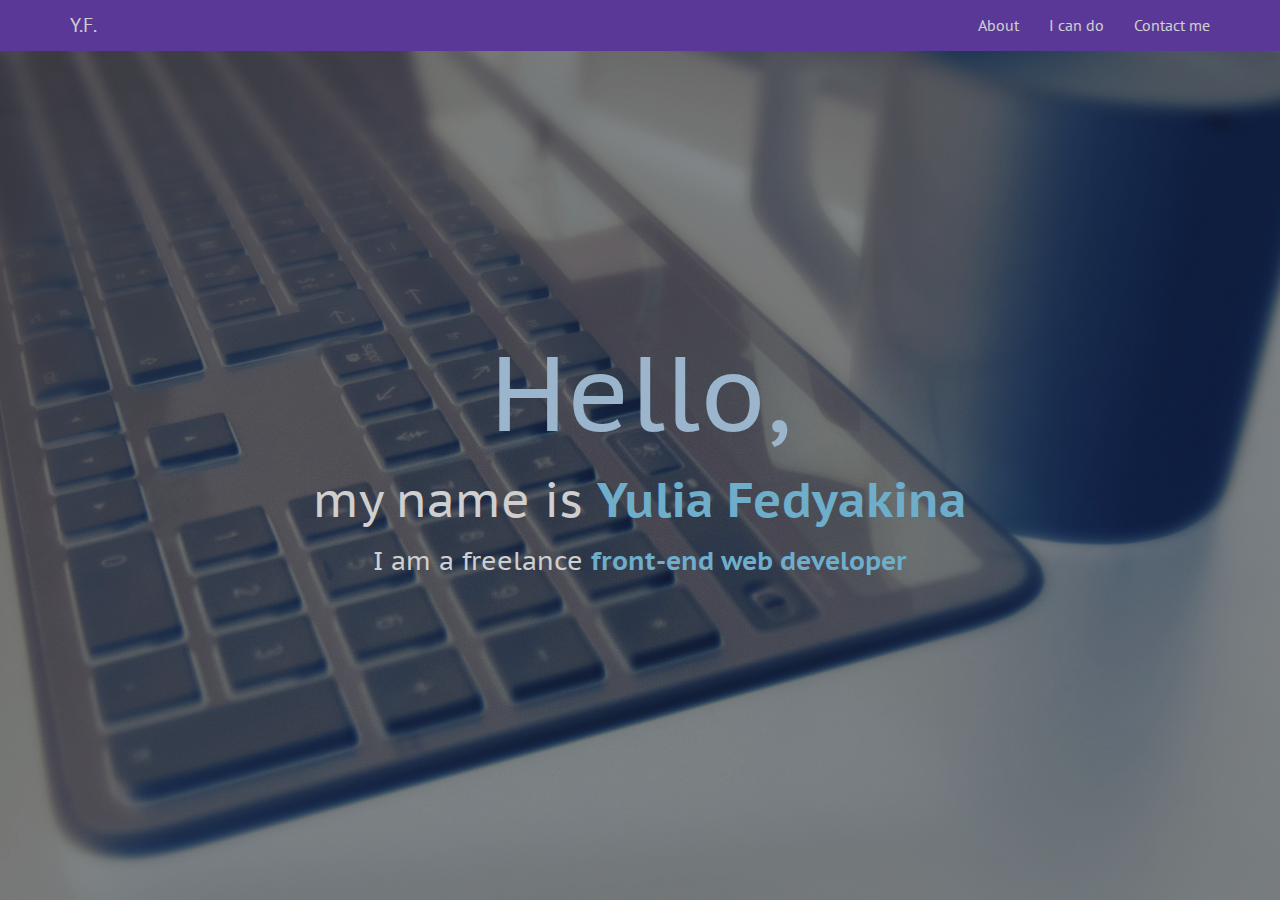
==== commit 192c02d5: "Добавлена надпись" ====
--- a/index.html
+++ b/index.html
@@ -60,8 +60,10 @@
 	</head>
 
 	<body style="overflow: hidden; background-color: #000;">
-<iframe data-clicks="false" id="wrapper" src="index-if.html" style="position: relative; z-index: 2; width: 100%; height: 100%; border: 0; margin: 0 auto; display:block;"></iframe>
+<iframe data-clicks="false" id="wrapper" src="index-if.html" style="opacity:0; position: relative; z-index: 2; width: 100%; height: 100%; border: 0; margin: 0 auto; display:block;"></iframe>
 		
-<a href="#" class="expand" style="position: fixed; top:0; width: 100%; height: 100%; z-index: 1; background-color: #fff" title="Expand back"></a>
+		<div id="loader">Please wait...</div>
+		
+<a href="#" class="expand" style="position: fixed; top:0; width: 100%; height: 100%; z-index: 1; background-color: #333" title="Expand back"></a>
 	</body>
 </html>
